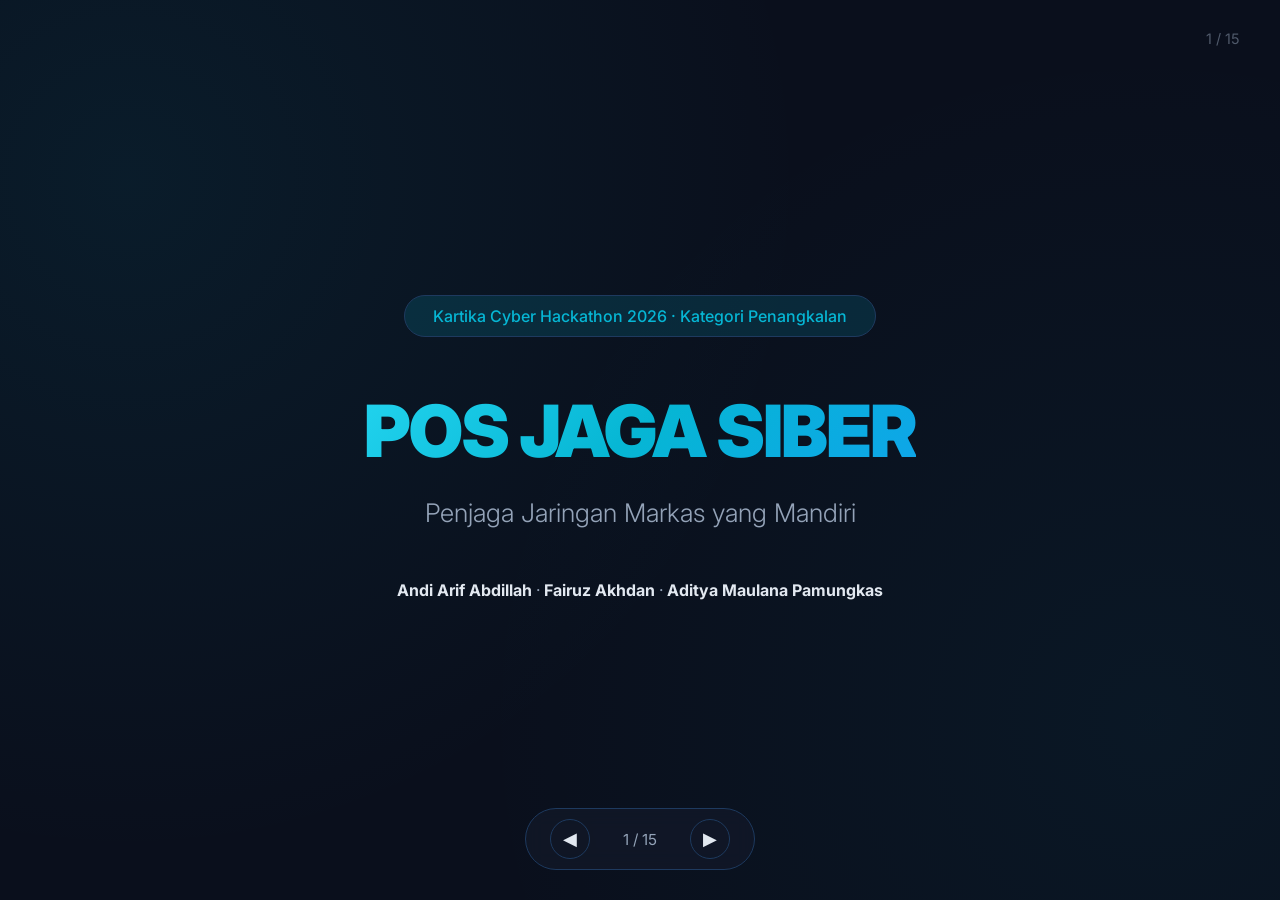
==== docs/slide-presentasi.html @ e5891436 "Tambah slide presentasi dan pembuat berkas pengumpulan - docs/slide-presentasi.html: slide 15 halama" ====
<!DOCTYPE html>
<html lang="id">
<head>
<meta charset="UTF-8">
<meta name="viewport" content="width=device-width, initial-scale=1.0">
<title>Pos Jaga Siber — Slide Presentasi</title>
<style>
@import url('https://fonts.googleapis.com/css2?family=Inter:wght@300;400;500;600;700;800;900&display=swap');

* { margin: 0; padding: 0; box-sizing: border-box; }

:root {
  --bg: #0a0f1c;
  --card: #111827;
  --border: #1e3a5f;
  --accent: #06b6d4;
  --accent2: #22d3ee;
  --green: #10b981;
  --red: #ef4444;
  --orange: #f59e0b;
  --text: #e2e8f0;
  --muted: #94a3b8;
  --white: #ffffff;
}

body {
  font-family: 'Inter', sans-serif;
  background: var(--bg);
  color: var(--text);
  overflow: hidden;
  height: 100vh;
  width: 100vw;
}

.slide-container {
  width: 100vw;
  height: 100vh;
  display: flex;
  align-items: center;
  justify-content: center;
  position: relative;
}

.slide {
  display: none;
  width: 100%;
  height: 100%;
  padding: 60px 80px;
  flex-direction: column;
  justify-content: center;
  position: relative;
  background: var(--bg);
}

.slide.active { display: flex; }

/* Slide backgrounds */
.slide::before {
  content: '';
  position: absolute;
  top: 0; left: 0; right: 0; bottom: 0;
  background:
    radial-gradient(circle at 10% 20%, rgba(6,182,212,0.08) 0%, transparent 50%),
    radial-gradient(circle at 90% 80%, rgba(6,182,212,0.05) 0%, transparent 50%);
  pointer-events: none;
}

.slide > * { position: relative; z-index: 1; }

/* Title slide */
.title-slide { text-align: center; align-items: center; }
.title-slide h1 {
  font-size: 4.5rem;
  font-weight: 900;
  background: linear-gradient(135deg, var(--accent2), var(--accent), #0ea5e9);
  -webkit-background-clip: text;
  -webkit-text-fill-color: transparent;
  letter-spacing: -2px;
  margin-bottom: 16px;
}
.title-slide .subtitle {
  font-size: 1.6rem;
  color: var(--muted);
  font-weight: 300;
  margin-bottom: 40px;
}
.title-slide .badge {
  display: inline-block;
  background: rgba(6,182,212,0.15);
  border: 1px solid var(--border);
  color: var(--accent);
  padding: 10px 28px;
  border-radius: 50px;
  font-size: 1rem;
  font-weight: 500;
  margin-bottom: 50px;
}
.title-slide .team {
  color: var(--muted);
  font-size: 1rem;
}
.title-slide .team strong { color: var(--text); }

/* Section headers */
h2 {
  font-size: 2.6rem;
  font-weight: 800;
  margin-bottom: 12px;
  color: var(--white);
}
h2 .num {
  color: var(--accent);
  font-weight: 300;
  margin-right: 12px;
}
h3 {
  font-size: 1.4rem;
  color: var(--accent);
  font-weight: 600;
  margin-bottom: 20px;
  text-transform: uppercase;
  letter-spacing: 2px;
}

p, li {
  font-size: 1.25rem;
  line-height: 1.8;
  color: var(--text);
}

.lead {
  font-size: 1.5rem;
  color: var(--muted);
  margin-bottom: 40px;
  font-weight: 300;
}

/* Cards grid */
.cards { display: grid; gap: 24px; margin-top: 30px; }
.cards-2 { grid-template-columns: 1fr 1fr; }
.cards-3 { grid-template-columns: 1fr 1fr 1fr; }
.cards-4 { grid-template-columns: 1fr 1fr; }

.card {
  background: var(--card);
  border: 1px solid var(--border);
  border-radius: 16px;
  padding: 28px 30px;
}
.card .icon {
  font-size: 2.2rem;
  margin-bottom: 14px;
}
.card h4 {
  font-size: 1.2rem;
  font-weight: 700;
  margin-bottom: 10px;
  color: var(--white);
}
.card p {
  font-size: 1.05rem;
  color: var(--muted);
  line-height: 1.6;
}

/* Highlight box */
.highlight {
  background: rgba(6,182,212,0.1);
  border-left: 4px solid var(--accent);
  padding: 20px 28px;
  border-radius: 0 12px 12px 0;
  margin: 20px 0;
}
.highlight p { color: var(--accent2); font-weight: 500; }

/* Architecture diagram */
.arch-box {
  background: var(--card);
  border: 1px solid var(--border);
  border-radius: 16px;
  padding: 32px;
  font-family: 'Courier New', monospace;
  font-size: 1rem;
  line-height: 1.6;
  color: var(--accent2);
  white-space: pre;
  overflow-x: auto;
  margin-top: 24px;
}

/* Screenshot */
.screenshot-container {
  flex: 1;
  display: flex;
  align-items: center;
  justify-content: center;
  margin-top: 20px;
}
.screenshot-container img {
  max-width: 85%;
  max-height: 65vh;
  border-radius: 12px;
  border: 1px solid var(--border);
  box-shadow: 0 20px 60px rgba(0,0,0,0.5);
}

/* Table */
table {
  width: 100%;
  border-collapse: collapse;
  margin-top: 24px;
}
th {
  text-align: left;
  padding: 14px 20px;
  background: rgba(6,182,212,0.1);
  color: var(--accent);
  font-weight: 600;
  font-size: 1rem;
  border-bottom: 2px solid var(--border);
}
td {
  padding: 14px 20px;
  border-bottom: 1px solid rgba(30,58,95,0.5);
  font-size: 1.05rem;
  color: var(--text);
}
tr:hover td { background: rgba(6,182,212,0.03); }

/* Tag / pill */
.tag {
  display: inline-block;
  padding: 4px 14px;
  border-radius: 50px;
  font-size: 0.85rem;
  font-weight: 600;
}
.tag-red { background: rgba(239,68,68,0.15); color: var(--red); }
.tag-green { background: rgba(16,185,129,0.15); color: var(--green); }
.tag-cyan { background: rgba(6,182,212,0.15); color: var(--accent); }
.tag-orange { background: rgba(245,158,11,0.15); color: var(--orange); }

/* Bullet list */
ul { list-style: none; padding: 0; margin-top: 20px; }
ul li {
  padding: 10px 0;
  padding-left: 30px;
  position: relative;
}
ul li::before {
  content: '▸';
  position: absolute;
  left: 0;
  color: var(--accent);
  font-weight: bold;
}

/* Navigation */
.nav {
  position: fixed;
  bottom: 30px;
  left: 50%;
  transform: translateX(-50%);
  display: flex;
  align-items: center;
  gap: 20px;
  background: rgba(17,24,39,0.9);
  border: 1px solid var(--border);
  backdrop-filter: blur(10px);
  padding: 10px 24px;
  border-radius: 50px;
  z-index: 100;
}
.nav button {
  background: none;
  border: 1px solid var(--border);
  color: var(--text);
  width: 40px;
  height: 40px;
  border-radius: 50%;
  cursor: pointer;
  font-size: 1.1rem;
  display: flex;
  align-items: center;
  justify-content: center;
  transition: all 0.2s;
}
.nav button:hover {
  background: var(--accent);
  color: var(--bg);
  border-color: var(--accent);
}
.nav .counter {
  color: var(--muted);
  font-size: 0.95rem;
  min-width: 60px;
  text-align: center;
}

/* Slide number */
.slide-num {
  position: absolute;
  top: 30px;
  right: 40px;
  color: var(--muted);
  font-size: 0.9rem;
  opacity: 0.5;
}

/* Two column */
.two-col {
  display: grid;
  grid-template-columns: 1fr 1fr;
  gap: 50px;
  margin-top: 24px;
}

/* Score meter */
.meter {
  height: 10px;
  background: var(--card);
  border-radius: 5px;
  margin-top: 8px;
  overflow: hidden;
}
.meter-fill {
  height: 100%;
  border-radius: 5px;
  transition: width 0.5s;
}

/* Print / PDF */
@media print {
  .nav { display: none; }
  .slide { display: flex !important; page-break-after: always; height: 100vh; }
  body { overflow: visible; }
}
</style>
</head>
<body>

<!-- SLIDE 1: JUDUL -->
<div class="slide-container">

<div class="slide title-slide active" id="s1">
  <div class="slide-num">1 / 15</div>
  <div class="badge">Kartika Cyber Hackathon 2026 · Kategori Penangkalan</div>
  <h1>POS JAGA SIBER</h1>
  <p class="subtitle">Penjaga Jaringan Markas yang Mandiri</p>
  <p class="team">
    <strong>Andi Arif Abdillah</strong> · <strong>Fairuz Akhdan</strong> · <strong>Aditya Maulana Pamungkas</strong>
  </p>
</div>

<!-- SLIDE 2: MASALAH -->
<div class="slide" id="s2">
  <div class="slide-num">2 / 15</div>
  <h3>Latar Belakang</h3>
  <h2>Masalah di Markas</h2>
  <p class="lead">Peralatan penting tersambung jaringan, tetapi tidak bisa dilindungi cara biasa</p>
  <div class="cards cards-3">
    <div class="card">
      <div class="icon">⚡</div>
      <h4>Genset & Panel Listrik</h4>
      <p>Dikendalikan lewat Modbus. Tidak bisa dipasangi antivirus. Satu perintah asing = listrik padam.</p>
    </div>
    <div class="card">
      <div class="icon">📹</div>
      <h4>Kamera Pengawas</h4>
      <p>Sering diam-diam mengirim rekaman ke server pabrik di luar negeri tanpa sepengetahuan pengguna.</p>
    </div>
    <div class="card">
      <div class="icon">🔐</div>
      <h4>Kunci Pintu Elektronik</h4>
      <p>Kalau dikuasai penyerang, bisa dipakai memindai seluruh jaringan markas dari dalam.</p>
    </div>
  </div>
  <div class="highlight" style="margin-top:30px">
    <p>⚠️ Petugas jaga bukan ahli keamanan siber — mereka butuh alat yang menjelaskan, bukan alat yang membutuhkan keahlian.</p>
  </div>
</div>

<!-- SLIDE 3: SOLUSI -->
<div class="slide" id="s3">
  <div class="slide-num">3 / 15</div>
  <h3>Solusi</h3>
  <h2>Pos Jaga Siber</h2>
  <div class="highlight" style="margin-top:20px; margin-bottom:30px;">
    <p style="font-size:1.4rem;">Penjaga jaringan markas yang <strong>bekerja mandiri</strong>, menjelaskan ancaman dalam <strong>bahasa sehari-hari</strong>, dan langsung <strong>mengamankan peralatan penting</strong> seperti genset dan kamera.</p>
  </div>
  <div class="cards cards-4">
    <div class="card">
      <div class="icon">👁️</div>
      <h4>Mengawasi</h4>
      <p>Semua lalu lintas jaringan kantor dan peralatan dipantau 24/7</p>
    </div>
    <div class="card">
      <div class="icon">🛡️</div>
      <h4>Mengamankan</h4>
      <p>Kejadian kritis pada peralatan diisolasi otomatis lewat router MikroTik</p>
    </div>
    <div class="card">
      <div class="icon">💬</div>
      <h4>Menjelaskan</h4>
      <p>AI lokal menjelaskan setiap kejadian dalam bahasa sederhana + langkah SOP</p>
    </div>
    <div class="card">
      <div class="icon">📋</div>
      <h4>Mencatat</h4>
      <p>Catatan bukti anti-ubah dengan rantai hash dan tanda tangan digital</p>
    </div>
  </div>
</div>

<!-- SLIDE 4: CARA KERJA -->
<div class="slide" id="s4">
  <div class="slide-num">4 / 15</div>
  <h3>Arsitektur</h3>
  <h2>Cara Kerja</h2>
  <div style="background:var(--card); border:1px solid var(--border); border-radius:16px; padding:24px; margin-top:20px; position:relative; overflow:hidden;">
    <svg viewBox="0 0 1000 360" style="width:100%; height:auto; display:block;">
      <defs>
        <linearGradient id="cyanGrad" x1="0%" y1="0%" x2="100%" y2="0%">
          <stop offset="0%" stop-color="#06b6d4"/>
          <stop offset="100%" stop-color="#22d3ee"/>
        </linearGradient>
        <filter id="glow" x="-20%" y="-20%" width="140%" height="140%">
          <feGaussianBlur stdDeviation="4" result="blur" />
          <feComposite in="SourceGraphic" in2="blur" operator="over" />
        </filter>
      </defs>

      <style>
        .flow-line { stroke: #1e3a5f; stroke-width: 3; fill: none; }
        .flow-anim { stroke: #22d3ee; stroke-width: 3; fill: none; stroke-dasharray: 10 15; animation: dash 2s linear infinite; filter: drop-shadow(0 0 3px #06b6d4); }
        .flow-red { stroke: #ef4444; stroke-width: 3; fill: none; stroke-dasharray: 8 12; animation: dash 1.5s linear infinite; }
        .flow-green { stroke: #10b981; stroke-width: 3; fill: none; stroke-dasharray: 8 12; animation: dash 1.8s linear infinite; }
        @keyframes dash { to { stroke-dashoffset: -50; } }
        @keyframes pulseNode { 0%, 100% { transform: scale(1); opacity: 0.9; } 50% { transform: scale(1.02); opacity: 1; filter: drop-shadow(0 0 8px #06b6d4); } }
        .pulse-box { animation: pulseNode 3s ease-in-out infinite; transform-origin: center; }
      </style>

      <!-- Connection Lines -->
      <path d="M 120 70 L 250 70" class="flow-line" />
      <path d="M 120 70 L 250 70" class="flow-anim" />

      <path d="M 390 70 L 490 70" class="flow-line" />
      <path d="M 390 70 L 490 70" class="flow-anim" />

      <!-- Branching lines from PJS to Outputs -->
      <path d="M 640 90 L 640 180 L 320 180 L 320 220" class="flow-line" />
      <path d="M 640 90 L 640 180 L 320 180 L 320 220" class="flow-red" />

      <path d="M 640 90 L 640 220" class="flow-line" />
      <path d="M 640 90 L 640 220" class="flow-green" />

      <path d="M 640 90 L 640 180 L 820 180 L 820 220" class="flow-line" />
      <path d="M 640 90 L 640 180 L 820 180 L 820 220" class="flow-anim" />

      <!-- Merge to Dashboard -->
      <path d="M 320 280 L 320 310 L 500 310" class="flow-line" />
      <path d="M 640 280 L 640 310" class="flow-line" />
      <path d="M 820 280 L 820 310 L 640 310" class="flow-line" />

      <!-- Node 1: Jaringan Markas -->
      <rect x="20" y="35" width="100" height="70" rx="8" fill="#0d1424" stroke="#1e3a5f" stroke-width="2"/>
      <text x="70" y="65" fill="#f8fafc" font-size="12" font-weight="bold" text-anchor="middle">Jaringan Markas</text>
      <text x="70" y="85" fill="#94a3b8" font-size="10" text-anchor="middle">Genset, CCTV, Tamu</text>

      <!-- Node 2: Suricata (Mata) -->
      <rect x="250" y="35" width="140" height="70" rx="8" fill="#0d1424" stroke="#06b6d4" stroke-width="2"/>
      <text x="320" y="65" fill="#22d3ee" font-size="13" font-weight="bold" text-anchor="middle">Suricata (Mata)</text>
      <text x="320" y="85" fill="#94a3b8" font-size="10" text-anchor="middle">Inspeksi eve.json</text>

      <!-- Node 3: PJS Core (Otak) -->
      <rect x="490" y="25" width="220" height="90" rx="10" fill="#132338" stroke="#06b6d4" stroke-width="3" class="pulse-box"/>
      <text x="600" y="58" fill="#22d3ee" font-size="15" font-weight="bold" text-anchor="middle">Pos Jaga Siber Core</text>
      <text x="600" y="78" fill="#f8fafc" font-size="11" text-anchor="middle">Detektor Aturan + AI Perilaku (ML)</text>
      <text x="600" y="96" fill="#10b981" font-size="10" text-anchor="middle">● Menemukan &amp; Mengevaluasi</text>

      <!-- Node 4: MikroTik (Tindakan) -->
      <rect x="240" y="220" width="160" height="60" rx="8" fill="#231317" stroke="#ef4444" stroke-width="2"/>
      <text x="320" y="245" fill="#ef4444" font-size="12" font-weight="bold" text-anchor="middle">MikroTik RouterOS</text>
      <text x="320" y="265" fill="#fca5a5" font-size="10" text-anchor="middle">Isolasi Otomatis &lt;0.5s</text>

      <!-- Node 5: AI Lokal (Penjelas) -->
      <rect x="550" y="220" width="180" height="60" rx="8" fill="#0d241d" stroke="#10b981" stroke-width="2"/>
      <text x="640" y="245" fill="#10b981" font-size="12" font-weight="bold" text-anchor="middle">AI Lokal (Ollama)</text>
      <text x="640" y="265" fill="#a7f3d0" font-size="10" text-anchor="middle">Penjelasan Bahasa Alami &amp; SOP</text>

      <!-- Node 6: Catatan Bukti (Integritas) -->
      <rect x="730" y="220" width="180" height="60" rx="8" fill="#0d1424" stroke="#06b6d4" stroke-width="2"/>
      <text x="820" y="245" fill="#22d3ee" font-size="12" font-weight="bold" text-anchor="middle">Catatan Bukti Hukum</text>
      <text x="820" y="265" fill="#94a3b8" font-size="10" text-anchor="middle">SHA-256 + Ed25519 Anti-Ubah</text>

      <!-- Node 7: Dashboard (Wajah) -->
      <rect x="420" y="300" width="240" height="48" rx="8" fill="#0d1424" stroke="#22d3ee" stroke-width="2"/>
      <text x="540" y="330" fill="#f8fafc" font-size="13" font-weight="bold" text-anchor="middle">Dashboard Operator :8080</text>
    </svg>
  </div>
  <div class="cards cards-3" style="margin-top:30px">
    <div class="card" style="text-align:center">
      <h4 style="color:var(--accent)">Suricata</h4>
      <p>Mata — membaca paket jaringan</p>
    </div>
    <div class="card" style="text-align:center">
      <h4 style="color:var(--accent)">pjs (Python)</h4>
      <p>Otak — mengenali, memutuskan, bertindak</p>
    </div>
    <div class="card" style="text-align:center">
      <h4 style="color:var(--accent)">Dashboard</h4>
      <p>Wajah — petugas melihat dan memutuskan</p>
    </div>
  </div>
</div>

<!-- SLIDE 5: TIGA AI -->
<div class="slide" id="s5">
  <div class="slide-num">5 / 15</div>
  <h3>Inovasi Teknis Berbasis AI</h3>
  <h2>Tiga Cara AI Dipakai</h2>
  <div class="cards cards-3" style="margin-top:30px">
    <div class="card" style="border-color: var(--accent);">
      <div class="icon">🧠</div>
      <h4>AI Deteksi Perilaku</h4>
      <p>Machine learning (Isolation Forest) mempelajari kebiasaan normal, menandai perangkat yang berubah perilaku. <strong>Menangkap serangan tanpa aturan.</strong></p>
      <div style="margin-top:12px"><span class="tag tag-cyan">Isolation Forest</span></div>
    </div>
    <div class="card">
      <div class="icon">📝</div>
      <h4>AI Penjelas</h4>
      <p>Model bahasa lokal (Qwen 2.5 via Ollama) menjelaskan kejadian dalam bahasa sehari-hari. Petugas tidak perlu tahu istilah teknis.</p>
      <div style="margin-top:12px"><span class="tag tag-green">LLM Lokal</span></div>
    </div>
    <div class="card">
      <div class="icon">🤖</div>
      <h4>Asisten Piket</h4>
      <p>Petugas bertanya dengan bahasa biasa. Laporan ganti piket disusun otomatis. AI hanya menjawab dari data kotak (RAG).</p>
      <div style="margin-top:12px"><span class="tag tag-green">RAG</span></div>
    </div>
  </div>
  <div class="highlight" style="margin-top:30px">
    <p>🔑 Prinsip utama: <strong>AI menemukan dan menjelaskan, sedangkan aturan tetap dan manusia yang memutuskan.</strong> Tidak ada AI yang bisa memblokir.</p>
  </div>
</div>

<!-- SLIDE 6: AI DETEKSI PERILAKU DETAIL -->
<div class="slide" id="s6">
  <div class="slide-num">6 / 15</div>
  <h3>AI #1 — Detail</h3>
  <h2>AI Deteksi Perilaku</h2>
  <div class="two-col">
    <div>
      <h4 style="color:var(--accent); margin-bottom:16px; font-size:1.15rem;">Cara Kerja Isolation Forest</h4>
      <ul>
        <li>Setiap perangkat diringkas menjadi <strong>7 ciri</strong> per rentang waktu: jumlah sambungan, tujuan, port, data keluar/masuk, sambungan luar, jam</li>
        <li><strong>100 pohon acak</strong> membelah data — titik aneh terpisah lebih cepat</li>
        <li>Skor 0–1: mendekati 1 = sangat aneh</li>
        <li><strong>Penilaian dua sisi:</strong> pola gabungan + batas kebiasaan</li>
        <li>Model dilatih <strong>per jaringan</strong> (kantor vs peralatan)</li>
      </ul>
      <h4 style="color:var(--accent); margin-top:24px; margin-bottom:16px; font-size:1.15rem;">Explainable AI</h4>
      <p style="font-size:1.05rem; color:var(--muted);">Bukan hanya skor — AI menjelaskan <em>kenapa</em> aneh dengan membandingkan setiap ciri dengan kebiasaan normalnya.</p>
    </div>
    <div>
      <h4 style="color:var(--accent); margin-bottom:16px; font-size:1.15rem;">Hasil Uji</h4>
      <div class="card" style="margin-bottom:16px">
        <p style="margin-bottom:8px"><strong>Kunci pintu memindai jaringan</strong></p>
        <div style="display:flex; justify-content:space-between"><span>Skor</span><span style="color:var(--red); font-weight:700">1.00</span></div>
        <div class="meter"><div class="meter-fill" style="width:100%; background: var(--red);"></div></div>
      </div>
      <div class="card" style="margin-bottom:16px">
        <p style="margin-bottom:8px"><strong>Kamera mengirim ke luar</strong></p>
        <div style="display:flex; justify-content:space-between"><span>Skor</span><span style="color:var(--orange); font-weight:700">0.97</span></div>
        <div class="meter"><div class="meter-fill" style="width:97%; background: var(--orange);"></div></div>
      </div>
      <div class="card" style="margin-bottom:16px">
        <p style="margin-bottom:8px"><strong>800 contoh normal</strong></p>
        <div style="display:flex; justify-content:space-between"><span>False positive</span><span style="color:var(--green); font-weight:700">0</span></div>
        <div class="meter"><div class="meter-fill" style="width:0%; background: var(--green);"></div></div>
      </div>
    </div>
  </div>
</div>

<!-- SLIDE 7: FITUR UTAMA -->
<div class="slide" id="s7">
  <div class="slide-num">7 / 15</div>
  <h3>Fitur</h3>
  <h2>Fitur Utama</h2>
  <div class="cards cards-4" style="margin-top:20px">
    <div class="card">
      <h4>🔍 Pengenalan Perangkat</h4>
      <p>Mengenali perangkat biasa, menandai perangkat baru yang masuk jaringan</p>
    </div>
    <div class="card">
      <h4>⚡ Isolasi Otomatis</h4>
      <p>Kejadian kritis pada peralatan OT diisolasi lewat MikroTik dalam hitungan detik</p>
    </div>
    <div class="card">
      <h4>📊 Deteksi Berbasis Aturan</h4>
      <p>Perintah asing ke genset, data ke luar markas, sinyal berkala (beaconing)</p>
    </div>
    <div class="card">
      <h4>🧠 Deteksi Perilaku AI</h4>
      <p>Serangan yang belum punya aturan tertangkap machine learning</p>
    </div>
    <div class="card">
      <h4>💬 Penjelasan Bahasa Sederhana</h4>
      <p>AI lokal menjelaskan apa & kenapa, plus langkah SOP yang bisa dicentang</p>
    </div>
    <div class="card">
      <h4>🤖 Asisten Piket</h4>
      <p>Tanya jawab dan laporan ganti piket otomatis dengan RAG</p>
    </div>
    <div class="card">
      <h4>📒 Catatan Bukti Anti-Ubah</h4>
      <p>Rantai hash + tanda tangan Ed25519 + kode buku jaga kertas</p>
    </div>
    <div class="card">
      <h4>🔌 Mandiri (Offline)</h4>
      <p>Tetap menjaga saat internet putus. Data markas tidak pernah keluar</p>
    </div>
  </div>
</div>

<!-- SLIDE 8: SCREENSHOT DASHBOARD -->
<div class="slide" id="s8">
  <div class="slide-num">8 / 15</div>
  <h3>Tampilan</h3>
  <h2>Dashboard — Serangan ke Genset</h2>
  <p style="color:var(--muted); margin-top:8px;">Kejadian kritis diisolasi otomatis, dijelaskan AI, dengan langkah SOP</p>
  <div class="screenshot-container">
    <img src="gambar/01-dashboard-genset.jpg" alt="Dashboard genset">
  </div>
</div>

<!-- SLIDE 9: SCREENSHOT AI PERILAKU -->
<div class="slide" id="s9">
  <div class="slide-num">9 / 15</div>
  <h3>Tampilan</h3>
  <h2>AI Deteksi Perilaku — Serangan Tanpa Aturan</h2>
  <p style="color:var(--muted); margin-top:8px;">Skor keanehan 1.00 dengan penjelasan kenapa — ditangkap tanpa aturan khusus</p>
  <div class="screenshot-container">
    <img src="gambar/02-ai-perilaku.jpg" alt="AI perilaku">
  </div>
</div>

<!-- SLIDE 10: SCREENSHOT ASISTEN -->
<div class="slide" id="s10">
  <div class="slide-num">10 / 15</div>
  <h3>Tampilan</h3>
  <h2>Asisten Piket & Laporan</h2>
  <p style="color:var(--muted); margin-top:8px;">Tanya jawab dari data kotak + laporan ganti piket otomatis</p>
  <div class="screenshot-container">
    <img src="gambar/03-asisten-piket.jpg" alt="Asisten piket">
  </div>
</div>

<!-- SLIDE 11: PAGAR PENGAMAN -->
<div class="slide" id="s11">
  <div class="slide-num">11 / 15</div>
  <h3>Keamanan</h3>
  <h2>Pagar Pengaman AI</h2>
  <p class="lead">AI tidak dipercaya untuk memutuskan — hanya untuk menemukan dan menjelaskan</p>
  <div class="cards cards-2">
    <div class="card">
      <h4 style="color:var(--red)">❌ AI TIDAK boleh</h4>
      <ul>
        <li>Memblokir perangkat sendiri</li>
        <li>Menulis langkah SOP</li>
        <li>Menjawab di luar data kotak</li>
        <li>Mengarang nomor kejadian</li>
      </ul>
    </div>
    <div class="card">
      <h4 style="color:var(--green)">✅ Pagar yang dipasang</h4>
      <ul>
        <li>Blokir otomatis hanya untuk kejadian kritis OT</li>
        <li>Router & pengendali resmi tidak pernah diblokir</li>
        <li>Blokir punya batas waktu 24 jam</li>
        <li>Nomor kejadian AI dicek, yang tidak ada dibuang</li>
        <li>Kalau AI mati, penjelasan bawaan tetap tampil</li>
      </ul>
    </div>
  </div>
</div>

<!-- SLIDE 12: CATATAN BUKTI -->
<div class="slide" id="s12">
  <div class="slide-num">12 / 15</div>
  <h3>Integritas</h3>
  <h2>Catatan Bukti Anti-Ubah</h2>
  <div class="two-col">
    <div>
      <ul>
        <li><strong>Rantai hash:</strong> setiap entri memuat sidik jari entri sebelumnya. Satu entri diubah/dihapus → rantai putus.</li>
        <li><strong>Tanda tangan Ed25519:</strong> setiap entri ditandatangani digital, tidak bisa dipalsukan.</li>
        <li><strong>Kode buku jaga:</strong> dicetak di dashboard, ditulis tangan di buku jaga kertas. Tidak bisa dihapus dari jauh.</li>
        <li><strong>Semua tercatat:</strong> kejadian, tindakan, centangan SOP, pertanyaan, dan laporan piket.</li>
      </ul>
    </div>
    <div class="screenshot-container" style="margin-top:0">
      <img src="gambar/04-catatan-bukti-putus.jpg" alt="Catatan bukti" style="max-width:100%; max-height:50vh;">
    </div>
  </div>
</div>

<!-- SLIDE 13: TEKNOLOGI -->
<div class="slide" id="s13">
  <div class="slide-num">13 / 15</div>
  <h3>Stack</h3>
  <h2>Teknologi yang Dipakai</h2>
  <table>
    <thead>
      <tr><th>Komponen</th><th>Pembuat</th><th>Dipakai Untuk</th></tr>
    </thead>
    <tbody>
      <tr><td>Python (tanpa pustaka tambahan)</td><td>PSF</td><td>Seluruh program kotak</td></tr>
      <tr><td>Suricata</td><td>OISF</td><td>Membaca lalu lintas jaringan</td></tr>
      <tr><td>MikroTik RouterOS / CHR</td><td>MikroTik</td><td>Router & isolasi perangkat</td></tr>
      <tr><td>Ollama + Qwen 2.5</td><td>Ollama / Alibaba Cloud</td><td>AI penjelas & asisten lokal</td></tr>
      <tr><td>Isolation Forest</td><td>Liu, Ting, Zhou (2008)</td><td>AI deteksi perilaku (Python murni)</td></tr>
      <tr><td>Ed25519 (RFC 8032)</td><td>IETF</td><td>Tanda tangan catatan bukti</td></tr>
      <tr><td>VirtualBox</td><td>Oracle</td><td>Lab virtual</td></tr>
    </tbody>
  </table>
  <div class="highlight" style="margin-top:20px">
    <p>💡 Kode dan dokumentasi dikembangkan dengan bantuan asisten AI (Claude, buatan Anthropic)</p>
  </div>
</div>

<!-- SLIDE 14: KELAYAKAN -->
<div class="slide" id="s14">
  <div class="slide-num">14 / 15</div>
  <h3>Implementasi</h3>
  <h2>Kelayakan & Rencana</h2>
  <div class="two-col">
    <div>
      <h4 style="color:var(--accent); margin-bottom:16px; font-size:1.15rem;">💰 Biaya per Kotak</h4>
      <div class="card">
        <ul>
          <li>Mini PC dengan 2 kartu jaringan</li>
          <li>Switch yang bisa port mirror</li>
          <li>Semua perangkat lunak <strong>gratis</strong></li>
        </ul>
      </div>
      <h4 style="color:var(--accent); margin-top:24px; margin-bottom:16px; font-size:1.15rem;">📈 Pemasangan Bertahap</h4>
      <div class="card">
        <ul>
          <li>Mulai dari satu markas</li>
          <li>Masa belajar 14 hari</li>
          <li>Perluas ke markas lain</li>
        </ul>
      </div>
    </div>
    <div>
      <h4 style="color:var(--accent); margin-bottom:16px; font-size:1.15rem;">🔮 Rencana Lanjutan</h4>
      <div class="card">
        <ul>
          <li>Dashboard pusat (gabungan banyak kotak)</li>
          <li>Pelatihan ulang model otomatis</li>
          <li>Dukungan lebih banyak jenis peralatan (DNP3, ENIP)</li>
          <li>Chip TPM untuk kunci tanda tangan</li>
          <li>Login dan akses bertingkat di dashboard</li>
        </ul>
      </div>
    </div>
  </div>
</div>

<!-- SLIDE 15: BATAS & PENUTUP -->
<div class="slide" id="s15">
  <div class="slide-num">15 / 15</div>
  <h3>Penutup</h3>
  <h2>Batas Purwarupa & Penutup</h2>
  <div class="two-col" style="margin-top:20px">
    <div>
      <h4 style="color:var(--orange); margin-bottom:16px; font-size:1.15rem;">⚠️ Keterbatasan (Kami Akui)</h4>
      <ul>
        <li>Dashboard belum memakai login</li>
        <li>Kunci tanda tangan masih di berkas (bukan TPM)</li>
        <li>Baru diuji di lab virtual, belum di markas sungguhan</li>
        <li>Model AI perilaku belum melatih ulang otomatis</li>
        <li>Data demo adalah data buatan</li>
      </ul>
    </div>
    <div style="display:flex; flex-direction:column; justify-content:center;">
      <div class="highlight" style="margin-bottom:30px;">
        <p style="font-size:1.5rem;">Pos Jaga Siber: penjaga jaringan markas yang <strong>bekerja mandiri</strong>, menjelaskan ancaman dalam <strong>bahasa sehari-hari</strong>, dan langsung <strong>mengamankan peralatan penting</strong>.</p>
      </div>
      <p style="color:var(--muted); text-align:center;">
        Coba sendiri: <code style="background:var(--card); padding:4px 12px; border-radius:6px; color:var(--accent);">python -m pjs demo --putar --baru</code>
      </p>
      <p style="color:var(--muted); text-align:center; margin-top:8px; font-size:0.95rem;">
        github.com/AndiArifAbdillah/pos-jaga-siber
      </p>
    </div>
  </div>
</div>

</div><!-- end slide-container -->

<!-- NAVIGATION -->
<div class="nav">
  <button onclick="prev()" title="Sebelumnya">◀</button>
  <span class="counter" id="counter">1 / 15</span>
  <button onclick="next()" title="Berikutnya">▶</button>
</div>

<script>
const slides = document.querySelectorAll('.slide');
let current = 0;

function show(n) {
  slides[current].classList.remove('active');
  current = (n + slides.length) % slides.length;
  slides[current].classList.add('active');
  document.getElementById('counter').textContent = (current + 1) + ' / ' + slides.length;
}

function next() { show(current + 1); }
function prev() { show(current - 1); }

document.addEventListener('keydown', e => {
  if (e.key === 'ArrowRight' || e.key === ' ' || e.key === 'Enter') { e.preventDefault(); next(); }
  if (e.key === 'ArrowLeft' || e.key === 'Backspace') { e.preventDefault(); prev(); }
  if (e.key === 'Home') { e.preventDefault(); show(0); }
  if (e.key === 'End') { e.preventDefault(); show(slides.length - 1); }
});
</script>

</body>
</html>
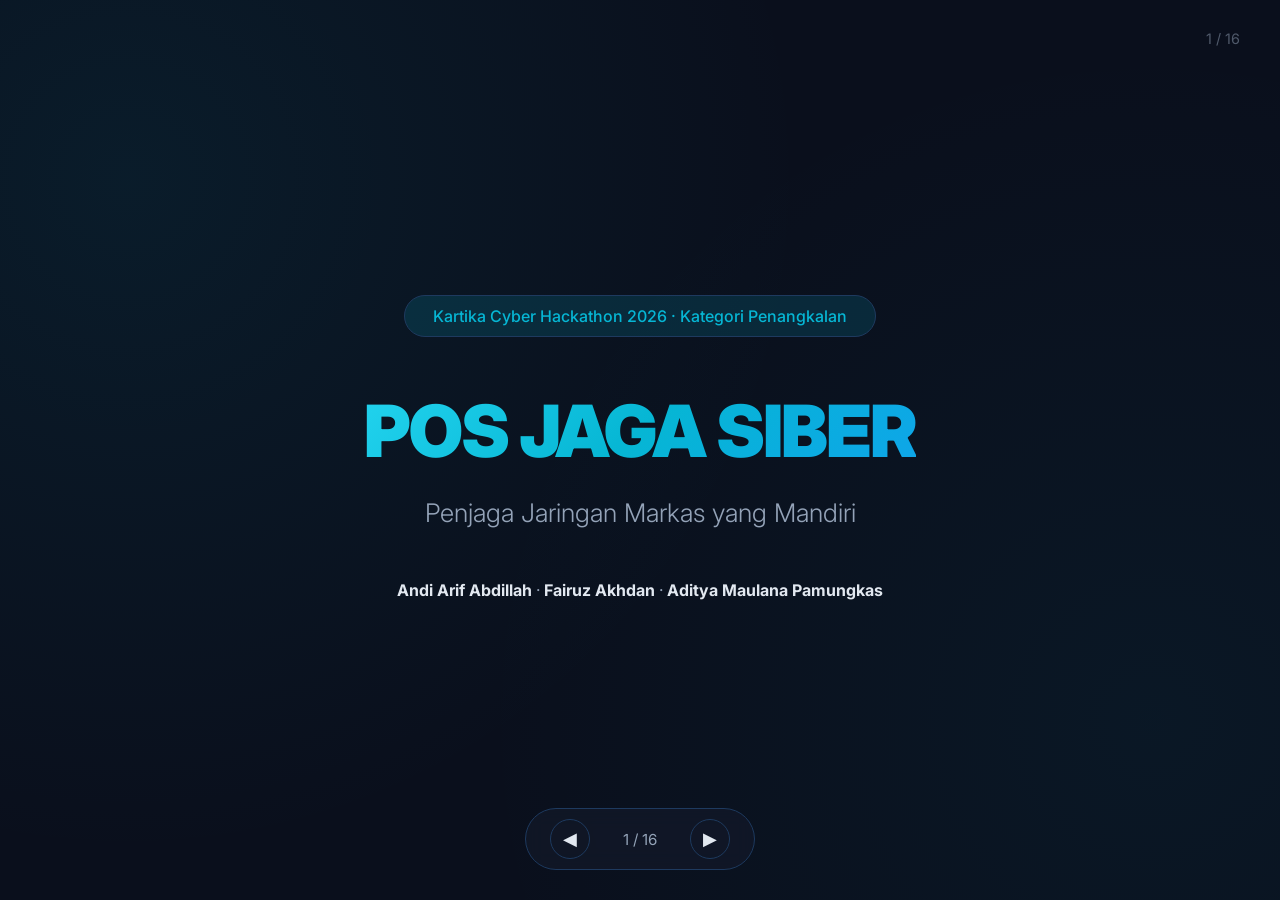
==== commit 6a5d4bfd: "Slide: selaras dengan visi dan misi Satsiber TNI - Slide baru (14 dari 16): visi dan misi Satsiber T" ====
--- a/docs/slide-presentasi.html
+++ b/docs/slide-presentasi.html
@@ -226,6 +226,8 @@
   color: var(--text);
 }
 tr:hover td { background: rgba(6,182,212,0.03); }
+.visi-misi td { padding: 12px 20px; vertical-align: top; line-height: 1.5; }
+.visi-misi td:first-child .tag { display: inline-block; min-width: 76px; text-align: center; margin-right: 10px; }
 
 /* Tag / pill */
 .tag {
@@ -343,7 +345,7 @@
 <div class="slide-container">
 
 <div class="slide title-slide active" id="s1">
-  <div class="slide-num">1 / 15</div>
+  <div class="slide-num">1 / 16</div>
   <div class="badge">Kartika Cyber Hackathon 2026 · Kategori Penangkalan</div>
   <h1>POS JAGA SIBER</h1>
   <p class="subtitle">Penjaga Jaringan Markas yang Mandiri</p>
@@ -354,7 +356,7 @@
 
 <!-- SLIDE 2: MASALAH -->
 <div class="slide" id="s2">
-  <div class="slide-num">2 / 15</div>
+  <div class="slide-num">2 / 16</div>
   <h3>Latar Belakang</h3>
   <h2>Masalah di Markas</h2>
   <p class="lead">Peralatan penting tersambung jaringan, tetapi tidak bisa dilindungi cara biasa</p>
@@ -382,7 +384,7 @@
 
 <!-- SLIDE 3: SOLUSI -->
 <div class="slide" id="s3">
-  <div class="slide-num">3 / 15</div>
+  <div class="slide-num">3 / 16</div>
   <h3>Solusi</h3>
   <h2>Pos Jaga Siber</h2>
   <div class="highlight" style="margin-top:20px; margin-bottom:30px;">
@@ -414,7 +416,7 @@
 
 <!-- SLIDE 4: CARA KERJA -->
 <div class="slide" id="s4">
-  <div class="slide-num">4 / 15</div>
+  <div class="slide-num">4 / 16</div>
   <h3>Arsitektur</h3>
   <h2>Cara Kerja</h2>
   <div style="background:var(--card); border:1px solid var(--border); border-radius:16px; padding:24px; margin-top:20px; position:relative; overflow:hidden;">
@@ -516,7 +518,7 @@
 
 <!-- SLIDE 5: TIGA AI -->
 <div class="slide" id="s5">
-  <div class="slide-num">5 / 15</div>
+  <div class="slide-num">5 / 16</div>
   <h3>Inovasi Teknis Berbasis AI</h3>
   <h2>Tiga Cara AI Dipakai</h2>
   <div class="cards cards-3" style="margin-top:30px">
@@ -546,7 +548,7 @@
 
 <!-- SLIDE 6: AI DETEKSI PERILAKU DETAIL -->
 <div class="slide" id="s6">
-  <div class="slide-num">6 / 15</div>
+  <div class="slide-num">6 / 16</div>
   <h3>AI #1 — Detail</h3>
   <h2>AI Deteksi Perilaku</h2>
   <div class="two-col">
@@ -585,7 +587,7 @@
 
 <!-- SLIDE 7: FITUR UTAMA -->
 <div class="slide" id="s7">
-  <div class="slide-num">7 / 15</div>
+  <div class="slide-num">7 / 16</div>
   <h3>Fitur</h3>
   <h2>Fitur Utama</h2>
   <div class="cards cards-4" style="margin-top:20px">
@@ -626,7 +628,7 @@
 
 <!-- SLIDE 8: SCREENSHOT DASHBOARD -->
 <div class="slide" id="s8">
-  <div class="slide-num">8 / 15</div>
+  <div class="slide-num">8 / 16</div>
   <h3>Tampilan</h3>
   <h2>Dashboard — Serangan ke Genset</h2>
   <p style="color:var(--muted); margin-top:8px;">Kejadian kritis diisolasi otomatis, dijelaskan AI, dengan langkah SOP</p>
@@ -637,7 +639,7 @@
 
 <!-- SLIDE 9: SCREENSHOT AI PERILAKU -->
 <div class="slide" id="s9">
-  <div class="slide-num">9 / 15</div>
+  <div class="slide-num">9 / 16</div>
   <h3>Tampilan</h3>
   <h2>AI Deteksi Perilaku — Serangan Tanpa Aturan</h2>
   <p style="color:var(--muted); margin-top:8px;">Skor keanehan 1.00 dengan penjelasan kenapa — ditangkap tanpa aturan khusus</p>
@@ -648,7 +650,7 @@
 
 <!-- SLIDE 10: SCREENSHOT ASISTEN -->
 <div class="slide" id="s10">
-  <div class="slide-num">10 / 15</div>
+  <div class="slide-num">10 / 16</div>
   <h3>Tampilan</h3>
   <h2>Asisten Piket & Laporan</h2>
   <p style="color:var(--muted); margin-top:8px;">Tanya jawab dari data kotak + laporan ganti piket otomatis</p>
@@ -659,7 +661,7 @@
 
 <!-- SLIDE 11: PAGAR PENGAMAN -->
 <div class="slide" id="s11">
-  <div class="slide-num">11 / 15</div>
+  <div class="slide-num">11 / 16</div>
   <h3>Keamanan</h3>
   <h2>Pagar Pengaman AI</h2>
   <p class="lead">AI tidak dipercaya untuk memutuskan — hanya untuk menemukan dan menjelaskan</p>
@@ -688,7 +690,7 @@
 
 <!-- SLIDE 12: CATATAN BUKTI -->
 <div class="slide" id="s12">
-  <div class="slide-num">12 / 15</div>
+  <div class="slide-num">12 / 16</div>
   <h3>Integritas</h3>
   <h2>Catatan Bukti Anti-Ubah</h2>
   <div class="two-col">
@@ -708,7 +710,7 @@
 
 <!-- SLIDE 13: TEKNOLOGI -->
 <div class="slide" id="s13">
-  <div class="slide-num">13 / 15</div>
+  <div class="slide-num">13 / 16</div>
   <h3>Stack</h3>
   <h2>Teknologi yang Dipakai</h2>
   <table>
@@ -730,9 +732,34 @@
   </div>
 </div>
 
-<!-- SLIDE 14: KELAYAKAN -->
+<!-- SLIDE 14: SELARAS VISI-MISI SATSIBER TNI -->
 <div class="slide" id="s14">
-  <div class="slide-num">14 / 15</div>
+  <div class="slide-num">14 / 16</div>
+  <h3>Relevansi</h3>
+  <h2>Selaras dengan Visi &amp; Misi Satsiber TNI</h2>
+  <table class="visi-misi">
+    <thead>
+      <tr><th style="width:42%">Visi &amp; misi Satsiber TNI (diringkas)</th><th>Wujudnya di Pos Jaga Siber</th></tr>
+    </thead>
+    <tbody>
+      <tr><td><span class="tag tag-cyan">Visi</span>Melindungi infrastruktur informasi kritis TNI</td><td>Menjaga peralatan penting markas: genset, kamera CCTV, kunci pintu gudang senjata</td></tr>
+      <tr><td><span class="tag tag-cyan">Misi 1</span>Cegah akses, perubahan, dan perusakan tanpa izin</td><td>Perintah tanpa izin ke genset langsung ketahuan. Catatan yang diubah diam-diam juga ketahuan</td></tr>
+      <tr><td><span class="tag tag-cyan">Misi 2</span>Menangkal serangan siber</td><td>Ancaman kritis ke peralatan diisolasi otomatis lewat router MikroTik</td></tr>
+      <tr><td><span class="tag tag-cyan">Misi 4</span>Prajurit siber yang waspada dan menguasai TI</td><td>Petugas jaga yang bukan ahli dibantu penjelasan bahasa sehari-hari dan asisten piket</td></tr>
+      <tr><td><span class="tag tag-cyan">Misi 5</span>Teknologi terbuka, mudah dikembangkan, mendeteksi ancaman</td><td>Dibangun di atas perangkat lunak terbuka (Suricata, Python, Ollama). Aturan baru bisa ditambah</td></tr>
+      <tr><td><span class="tag tag-cyan">Misi 6</span>SOP operasi pertahanan siber</td><td>Setiap jenis kejadian punya langkah SOP yang dicentang petugas dan ikut tercatat</td></tr>
+      <tr><td><span class="tag tag-cyan">Misi 7</span>Kerahasiaan, keutuhan, ketersediaan</td><td><strong>Rahasia:</strong> AI di dalam kotak, data tidak keluar · <strong>Utuh:</strong> catatan bukti anti-ubah · <strong>Tersedia:</strong> tetap menjaga saat internet putus</td></tr>
+    </tbody>
+  </table>
+  <div class="highlight" style="margin-top:22px">
+    <p>Misi 3 dan 8 (koordinasi antarsatuan) masuk rencana lanjutan: dashboard pusat yang menggabungkan banyak kotak.</p>
+  </div>
+  <p style="color:var(--muted); font-size:0.9rem; line-height:1.4">Sumber: halaman Visi dan Misi Satsiber TNI (satsiber-tni.mil.id). Bunyi misi diringkas oleh tim.</p>
+</div>
+
+<!-- SLIDE 15: KELAYAKAN -->
+<div class="slide" id="s15">
+  <div class="slide-num">15 / 16</div>
   <h3>Implementasi</h3>
   <h2>Kelayakan & Rencana</h2>
   <div class="two-col">
@@ -769,9 +796,9 @@
   </div>
 </div>
 
-<!-- SLIDE 15: BATAS & PENUTUP -->
-<div class="slide" id="s15">
-  <div class="slide-num">15 / 15</div>
+<!-- SLIDE 16: BATAS & PENUTUP -->
+<div class="slide" id="s16">
+  <div class="slide-num">16 / 16</div>
   <h3>Penutup</h3>
   <h2>Batas Purwarupa & Penutup</h2>
   <div class="two-col" style="margin-top:20px">
@@ -804,7 +831,7 @@
 <!-- NAVIGATION -->
 <div class="nav">
   <button onclick="prev()" title="Sebelumnya">◀</button>
-  <span class="counter" id="counter">1 / 15</span>
+  <span class="counter" id="counter">1 / 16</span>
   <button onclick="next()" title="Berikutnya">▶</button>
 </div>
 
